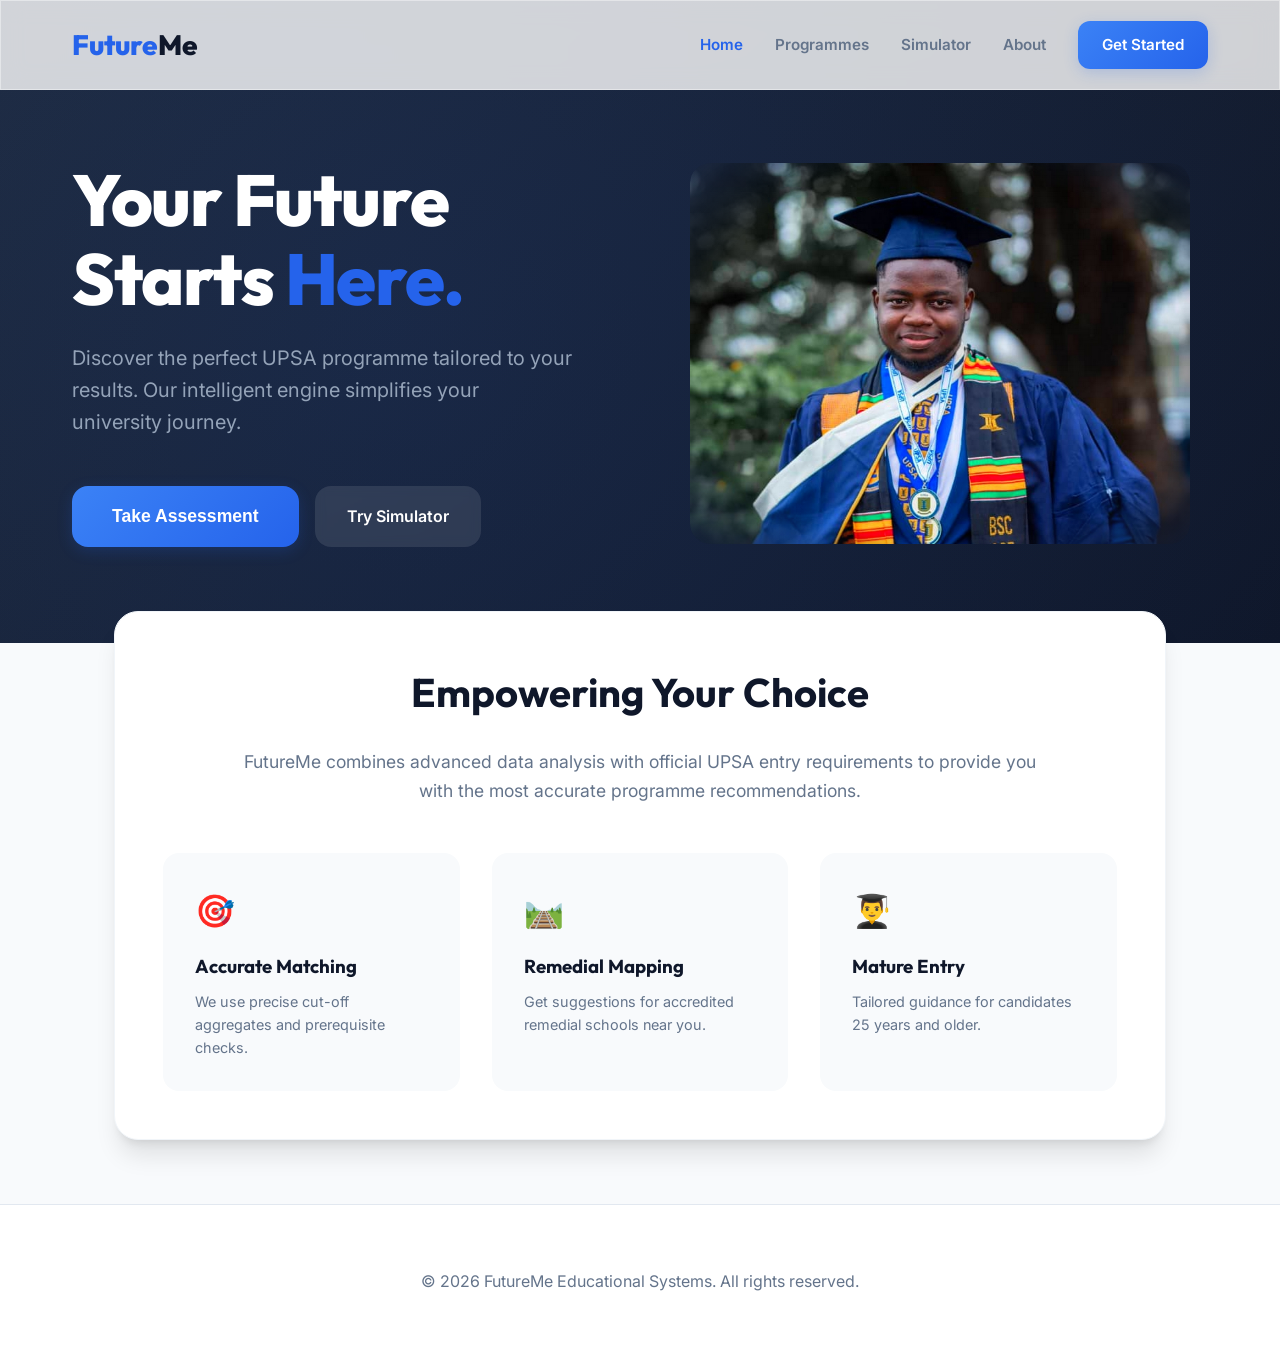
==== frontend/index.html @ 6988a7a8 "first commit" ====
<!DOCTYPE html>
<html lang="en">

<head>
    <meta charset="UTF-8">
    <meta name="viewport" content="width=device-width, initial-scale=1.0">
    <title>FutureMe - Discover Your UPSA Path</title>
    <meta name="description" content="Intelligent recommendation engine for UPSA programmes.">
    <link rel="preconnect" href="https://fonts.googleapis.com">
    <link rel="preconnect" href="https://fonts.gstatic.com" crossorigin>
    <link
        href="https://fonts.googleapis.com/css2?family=Inter:wght@300;400;500;600;700&family=Outfit:wght@400;500;700;800&display=swap"
        rel="stylesheet">
    <link rel="stylesheet" href="style.css">
</head>

<body>

    
    <nav class="navbar glass">
        <div class="nav-container">
            <a href="index.html" class="nav-logo"><span class="logo-accent">Future</span>Me</a>
            <div class="nav-links">
                <a href="index.html" class="active">Home</a>
                <a href="https://upsa.edu.gh/programmes/" target="_blank">Programmes</a>
                <a href="simulator.html">Simulator</a>
                <a href="#about">About</a>
                <span id="user-display" class="user-greeting hidden"></span>
                <a href="#" id="logout-link" class="logout-tab hidden">Logout</a>
                <a href="#registration" class="nav-cta" id="open-registration">Get Started</a>
            </div>
        </div>
    </nav>

    
    <section class="landing-hero" id="home">
        <div class="hero-container">
            <div class="hero-content">
                <h1 class="landing-title">Your Future Starts <span class="logo-accent">Here.</span></h1>
                <p class="landing-subtitle">Discover the perfect UPSA programme tailored to your results. Our intelligent engine simplifies your university journey.</p>
                <div class="hero-buttons">
                    <button class="primary-btn" id="hero-get-started"
                        style="padding: 1.25rem 2.5rem; font-size: 1.1rem;">Take Assessment</button>
                    <a href="simulator.html" class="secondary-btn"
                        style="text-decoration: none; display: flex; align-items: center; border: none; background: rgba(255,255,255,0.1); color: white; backdrop-filter: blur(5px);">Try
                        Simulator</a>
                </div>
            </div>
            <div class="hero-image">
                <img src="/Gabriel-Abbey.jpg" alt="Graduate Student" />
            </div>
        </div>
    </section>

    
    <div class="app-container" id="about">
        <div class="card" style="text-align: center; margin-top: 2rem;">
            <h2 style="font-size: 2.5rem; margin-bottom: 1.5rem;">Empowering Your Choice</h2>
            <p style="color: var(--secondary); max-width: 800px; margin: 0 auto 3rem; font-size: 1.1rem;">
                FutureMe combines advanced data analysis with official UPSA entry requirements to provide you with the
                most accurate programme recommendations.
            </p>
            <div
                style="display: grid; grid-template-columns: repeat(auto-fit, minmax(250px, 1fr)); gap: 2rem; text-align: left;">
                <div style="padding: 2rem; background: #f8fafc; border-radius: var(--radius-md);">
                    <div style="font-size: 2rem; margin-bottom: 1rem;">🎯</div>
                    <h3 style="margin-bottom: 0.5rem;">Accurate Matching</h3>
                    <p style="color: var(--secondary); font-size: 0.9rem;">We use precise cut-off aggregates and
                        prerequisite checks.</p>
                </div>
                <div style="padding: 2rem; background: #f8fafc; border-radius: var(--radius-md);">
                    <div style="font-size: 2rem; margin-bottom: 1rem;">🛤️</div>
                    <h3 style="margin-bottom: 0.5rem;">Remedial Mapping</h3>
                    <p style="color: var(--secondary); font-size: 0.9rem;">Get suggestions for accredited remedial
                        schools near you.</p>
                </div>
                <div style="padding: 2rem; background: #f8fafc; border-radius: var(--radius-md);">
                    <div style="font-size: 2rem; margin-bottom: 1rem;">👨‍🎓</div>
                    <h3 style="margin-bottom: 0.5rem;">Mature Entry</h3>
                    <p style="color: var(--secondary); font-size: 0.9rem;">Tailored guidance for candidates 25 years and
                        older.</p>
                </div>
            </div>
        </div>
    </div>

    
    <div id="registration-modal" class="modal hidden">
        <div class="modal-content card">
            <div style="display: flex; justify-content: space-between; align-items: center; margin-bottom: 2rem;">
                <h2 style="margin: 0;">Get Started</h2>
                <button id="close-modal"
                    style="background: none; border: none; font-size: 2rem; cursor: pointer; color: var(--secondary);">&times;</button>
            </div>

            <div id="registration-form">
                <div id="user-details-inputs">
                    <p style="color: var(--secondary); margin-bottom: 2rem;">Enter your details to receive your access
                        token.</p>
                    <div class="form-group">
                        <label>Full Name</label>
                        <input type="text" id="reg-name" placeholder="Kofi Owusu">
                    </div>
                    <div class="form-group">
                        <label>Email Address</label>
                        <input type="email" id="reg-email" placeholder="kofi@example.com">
                    </div>
                </div>

                <div id="token-input-section" class="hidden"
                    style="margin-top: 1rem; padding-top: 1rem; border-top: 1px solid #e2e8f0;">
                    <div class="form-group">
                        <label>Verification Token</label>
                        <input type="text" id="verify-token" placeholder="UPSA-XXXXXX"
                            style="text-align: center; letter-spacing: 4px; font-weight: 800;">
                    </div>
                    <div id="reg-error" class="hidden"
                        style="color: var(--error); font-size: 0.85rem; margin-bottom: 1rem; text-align: center;"></div>
                    <button id="verify-btn" class="primary-btn" style="width: 100%;">Verify & Continue</button>
                    <button id="next-btn" class="hidden" style="width: 100%; margin-top: 1rem;" disabled>Next</button>
                    <div style="text-align: center; margin-top: 1rem;">
                        <a href="#" id="back-to-reg-link"
                            style="color: var(--secondary); font-size: 0.8rem; text-decoration: none;">← New
                            Registration</a>
                    </div>
                </div>

                <div id="registration-actions"
                    style="margin-top: 2rem; display: flex; flex-direction: column; align-items: center; gap: 1rem;">
                    <button id="get-token-btn" class="primary-btn" style="width: 100%;">Generate Token</button>
                    <a href="#" id="returning-user-link"
                        style="color: var(--accent); font-size: 0.85rem; font-weight: 600; text-decoration: none;">Already
                        have a token? Verify here</a>
                </div>
            </div>
        </div>
    </div>

    <footer
        style="text-align: center; padding: 4rem 0; color: var(--secondary); border-top: 1px solid #e2e8f0; background: white;">
        <p>&copy; 2026 FutureMe Educational Systems. All rights reserved.</p>
    </footer>

    <script src="app.js"></script>
</body>

</html>
---- frontend/style.css ----
:root {
    
    --primary: #0f172a;
    --accent: #2563eb;
    --accent-glow: rgba(37, 99, 235, 0.2);
    --secondary: #64748b;
    --background: #f8fafc;
    --surface: rgba(255, 255, 255, 0.8);
    --glass-border: rgba(255, 255, 255, 0.4);
    
    --success: #10b981;
    --error: #ef4444;
    --warning: #f59e0b;
    
    
    --gradient-hero: linear-gradient(135deg, #1e293b 0%, #0f172a 100%);
    --gradient-accent: linear-gradient(135deg, #3b82f6 0%, #2563eb 100%);
    
    
    --shadow-soft: 0 10px 25px -5px rgba(0, 0, 0, 0.05), 0 8px 10px -6px rgba(0, 0, 0, 0.05);
    --shadow-bold: 0 20px 25px -5px rgba(0, 0, 0, 0.1), 0 8px 10px -6px rgba(0, 0, 0, 0.1);
    
    --radius-lg: 24px;
    --radius-md: 16px;
}

* {
    box-sizing: border-box;
    margin: 0;
    padding: 0;
}

body {
    font-family: 'Inter', sans-serif;
    background: var(--background);
    color: var(--primary);
    line-height: 1.6;
    overflow-x: hidden;
    scroll-behavior: smooth;
}

h1, h2, h3, .nav-logo {
    font-family: 'Outfit', sans-serif;
}


.glass {
    background: var(--surface);
    backdrop-filter: blur(12px);
    -webkit-backdrop-filter: blur(12px);
    border: 1px solid var(--glass-border);
}


.navbar {
    position: fixed;
    top: 0;
    width: 100%;
    z-index: 1000;
    padding: 1.25rem 0;
    transition: all 0.3s ease;
}

.nav-container {
    max-width: 1200px;
    margin: 0 auto;
    padding: 0 2rem;
    display: flex;
    justify-content: space-between;
    align-items: center;
}

.nav-logo {
    font-size: 1.75rem;
    font-weight: 800;
    text-decoration: none;
    color: var(--primary);
}

.logo-accent { color: var(--accent); }

.nav-links {
    display: flex;
    gap: 2rem;
    align-items: center;
}

.nav-links a {
    text-decoration: none;
    color: var(--secondary);
    font-weight: 600;
    font-size: 0.95rem;
    transition: color 0.3s;
}

.nav-links a:hover, .nav-links a.active {
    color: var(--accent);
}

.nav-cta {
    background: var(--gradient-accent);
    color: white !important;
    padding: 0.75rem 1.5rem;
    border-radius: 12px;
    box-shadow: 0 4px 15px var(--accent-glow);
}

.logout-tab {
    background: #fee2e2;
    color: #ef4444 !important;
    padding: 0.5rem 1rem;
    border-radius: 10px;
    font-weight: 700 !important;
    border: 1px solid #fecaca;
    transition: all 0.3s;
}

.logout-tab:hover {
    background: #fecaca;
    transform: translateY(-1px);
}

.user-greeting {
    font-size: 0.85rem;
    font-weight: 700;
    color: var(--primary);
    background: #f1f5f9;
    padding: 0.5rem 1rem;
    border-radius: 10px;
    border: 1px solid #e2e8f0;
}


.landing-hero {
    padding: 10rem 2rem 6rem;
    background: var(--gradient-hero);
    color: white;
    position: relative;
    overflow: hidden;
}

.landing-hero::after {
    content: '';
    position: absolute;
    top: -50%;
    right: -30%;
    width: 200%;
    height: 200%;
    background: radial-gradient(circle, rgba(37, 99, 235, 0.1) 0%, transparent 70%);
    animation: pulse 10s infinite;
    z-index: 1;
}

@keyframes pulse {
    0% { transform: scale(1); }
    50% { transform: scale(1.1); }
    100% { transform: scale(1); }
}

.hero-container {
    max-width: 1200px;
    width: min(100%, 1200px);
    margin: 0 auto;
    padding: 0 2rem;
    display: grid;
    grid-template-columns: 1fr 1fr;
    gap: 4rem;
    align-items: center;
    position: relative;
    z-index: 10;
}

.hero-content {
    text-align: left;
}

.landing-title {
    font-size: clamp(2.5rem, 8vw, 4.5rem);
    font-weight: 800;
    margin-bottom: 1.5rem;
    line-height: 1.1;
    letter-spacing: -0.02em;
    position: relative;
    z-index: 1;
}

.landing-subtitle {
    font-size: clamp(1rem, 3vw, 1.25rem);
    color: #94a3b8;
    max-width: 500px;
    margin-bottom: 3rem;
    position: relative;
    z-index: 1;
    line-height: 1.6;
}

.hero-buttons {
    display: flex;
    gap: 1rem;
    flex-wrap: wrap;
    position: relative;
    z-index: 1;
}

.hero-image {
    position: relative;
    z-index: 2;
    display: flex;
    justify-content: center;
    align-items: center;
}

.hero-image img {
    width: 100%;
    height: auto;
    max-width: 500px;
    border-radius: 20px;
    object-fit: cover;
    filter: drop-shadow(0 20px 40px rgba(0, 0, 0, 0.3));
    mask-image: radial-gradient(ellipse at center, black 0%, black 70%, transparent 100%);
    -webkit-mask-image: radial-gradient(ellipse at center, black 0%, black 70%, transparent 100%);
}


.primary-btn {
    background: var(--gradient-accent);
    color: white;
    border: none;
    padding: 1rem 2rem;
    border-radius: var(--radius-md);
    font-weight: 700;
    font-size: 1rem;
    cursor: pointer;
    transition: all 0.3s ease;
    box-shadow: 0 4px 15px var(--accent-glow);
    display: inline-flex;
    align-items: center;
    gap: 0.5rem;
}

.primary-btn:hover:not(:disabled) {
    transform: translateY(-2px);
    box-shadow: 0 8px 25px var(--accent-glow);
}

.secondary-btn {
    background: white;
    color: var(--primary);
    border: 1px solid #e2e8f0;
    padding: 1rem 2rem;
    border-radius: var(--radius-md);
    font-weight: 600;
    cursor: pointer;
    transition: all 0.3s;
}

.secondary-btn:hover { background: #f8fafc; }


.app-container {
    max-width: 1100px;
    margin: -4rem auto 4rem;
    padding: 0 1.5rem;
    position: relative;
    z-index: 10;
}

.card {
    background: white;
    border-radius: var(--radius-lg);
    padding: 3rem;
    box-shadow: var(--shadow-bold);
    border: 1px solid #f1f5f9;
}


.form-step h2, .form-step h3 {
    margin-bottom: 1.5rem;
    font-weight: 800;
}

.form-group { margin-bottom: 2rem; }
.form-group.row { display: grid; grid-template-columns: 1fr 1fr; gap: 1.5rem; }
.dob-group {
    display: flex;
    gap: 0.75rem;
    flex-wrap: wrap;
}
.dob-group select {
    flex: 1;
    min-width: 110px;
}

label {
    display: block;
    font-size: 0.85rem;
    font-weight: 700;
    text-transform: uppercase;
    letter-spacing: 0.05em;
    color: var(--secondary);
    margin-bottom: 0.75rem;
}

input, select, textarea {
    width: 100%;
    padding: 1rem 1.25rem;
    background: #f8fafc;
    border: 2px solid transparent;
    border-radius: 14px;
    font-size: 1rem;
    color: var(--primary);
    transition: all 0.3s;
}

input:focus, select:focus {
    outline: none;
    background: white;
    border-color: var(--accent);
    box-shadow: 0 0 0 4px var(--accent-glow);
}


.progress-container {
    height: 8px;
    background: #e2e8f0;
    border-radius: 4px;
    margin-bottom: 3rem;
    overflow: hidden;
}

.progress-bar {
    height: 100%;
    background: var(--gradient-accent);
    width: 0%;
    transition: width 0.6s cubic-bezier(0.34, 1.56, 0.64, 1);
}

.progress-steps {
    display: flex;
    justify-content: space-between;
    margin-top: 1rem;
}

.step-label {
    font-size: 0.75rem;
    font-weight: 800;
    color: var(--secondary);
    text-transform: uppercase;
}

.step-label.active { color: var(--accent); }


.programme-selection-grid {
    display: grid;
    grid-template-columns: repeat(auto-fill, minmax(280px, 1fr));
    gap: 1.25rem;
    margin-top: 1.5rem;
    max-height: 500px;
    overflow-y: auto;
    padding: 0.5rem;
}

.selection-item {
    padding: 1.5rem;
    border: 2px solid #f1f5f9;
    border-radius: 18px;
    cursor: pointer;
    background: white;
    transition: all 0.3s;
}

.selection-item:hover {
    border-color: var(--accent);
    background: #f0f7ff;
}

.selection-item.selected {
    border-color: var(--accent);
    background: #eff6ff;
    box-shadow: 0 0 0 1px var(--accent);
}

.selection-item h4 { font-size: 1.1rem; margin-bottom: 0.5rem; }
.selection-item .type-tag { 
    font-size: 0.7rem; 
    font-weight: 800; 
    color: var(--accent); 
    text-transform: uppercase; 
    margin-bottom: 0.5rem;
    display: block;
}


.aggregate-display {
    text-align: center;
    padding: 3rem;
    background: #f8fafc;
    border-radius: var(--radius-lg);
    margin-bottom: 2rem;
}

.aggregate-value {
    font-size: 6rem;
    font-weight: 900;
    color: var(--accent);
    line-height: 1;
}

.status-badge {
    display: inline-block;
    padding: 0.5rem 1rem;
    border-radius: 50px;
    font-size: 0.8rem;
    font-weight: 800;
    text-transform: uppercase;
    margin-top: 1rem;
}

.status-fully-qualified { background: #dcfce7; color: #065f46; }
.status-partial { background: #fef9c3; color: #854d0e; }
.status-unqualified { background: #fee2e2; color: #991b1b; }


.modal {
    position: fixed;
    top: 0;
    left: 0;
    width: 100%;
    height: 100%;
    background: rgba(15, 23, 42, 0.7);
    display: flex;
    justify-content: center;
    align-items: center;
    z-index: 2000;
    backdrop-filter: blur(8px);
}

.modal-content {
    width: 90%;
    max-width: 500px;
    animation: modalSlide 0.4s ease;
}

@keyframes modalSlide {
    from { opacity: 0; transform: translateY(20px); }
    to { opacity: 1; transform: translateY(0); }
}


.hidden { display: none !important; }
.fade-in { animation: fadeIn 0.8s ease; }

@keyframes fadeIn {
    from { opacity: 0; }
    to { opacity: 1; }
}


@media (max-width: 768px) {
    .form-group.row { grid-template-columns: 1fr; gap: 0; }
    .landing-hero { padding: 6rem 1rem 4rem; }
    .hero-container {
        grid-template-columns: 1fr;
        gap: 2rem;
    }
    .hero-content {
        text-align: center;
    }
    .hero-buttons {
        justify-content: center;
    }
    .landing-subtitle {
        margin-left: auto;
        margin-right: auto;
    }
    .hero-image {
        max-height: 300px;
    }
    .hero-image img {
        max-width: 350px;
    }
    .card { padding: 1.5rem; }
}


.sim-grid {
    display: grid;
    grid-template-columns: 1fr 1fr;
    gap: 3rem;
}

@media (max-width: 992px) {
    .sim-grid { grid-template-columns: 1fr; }
}
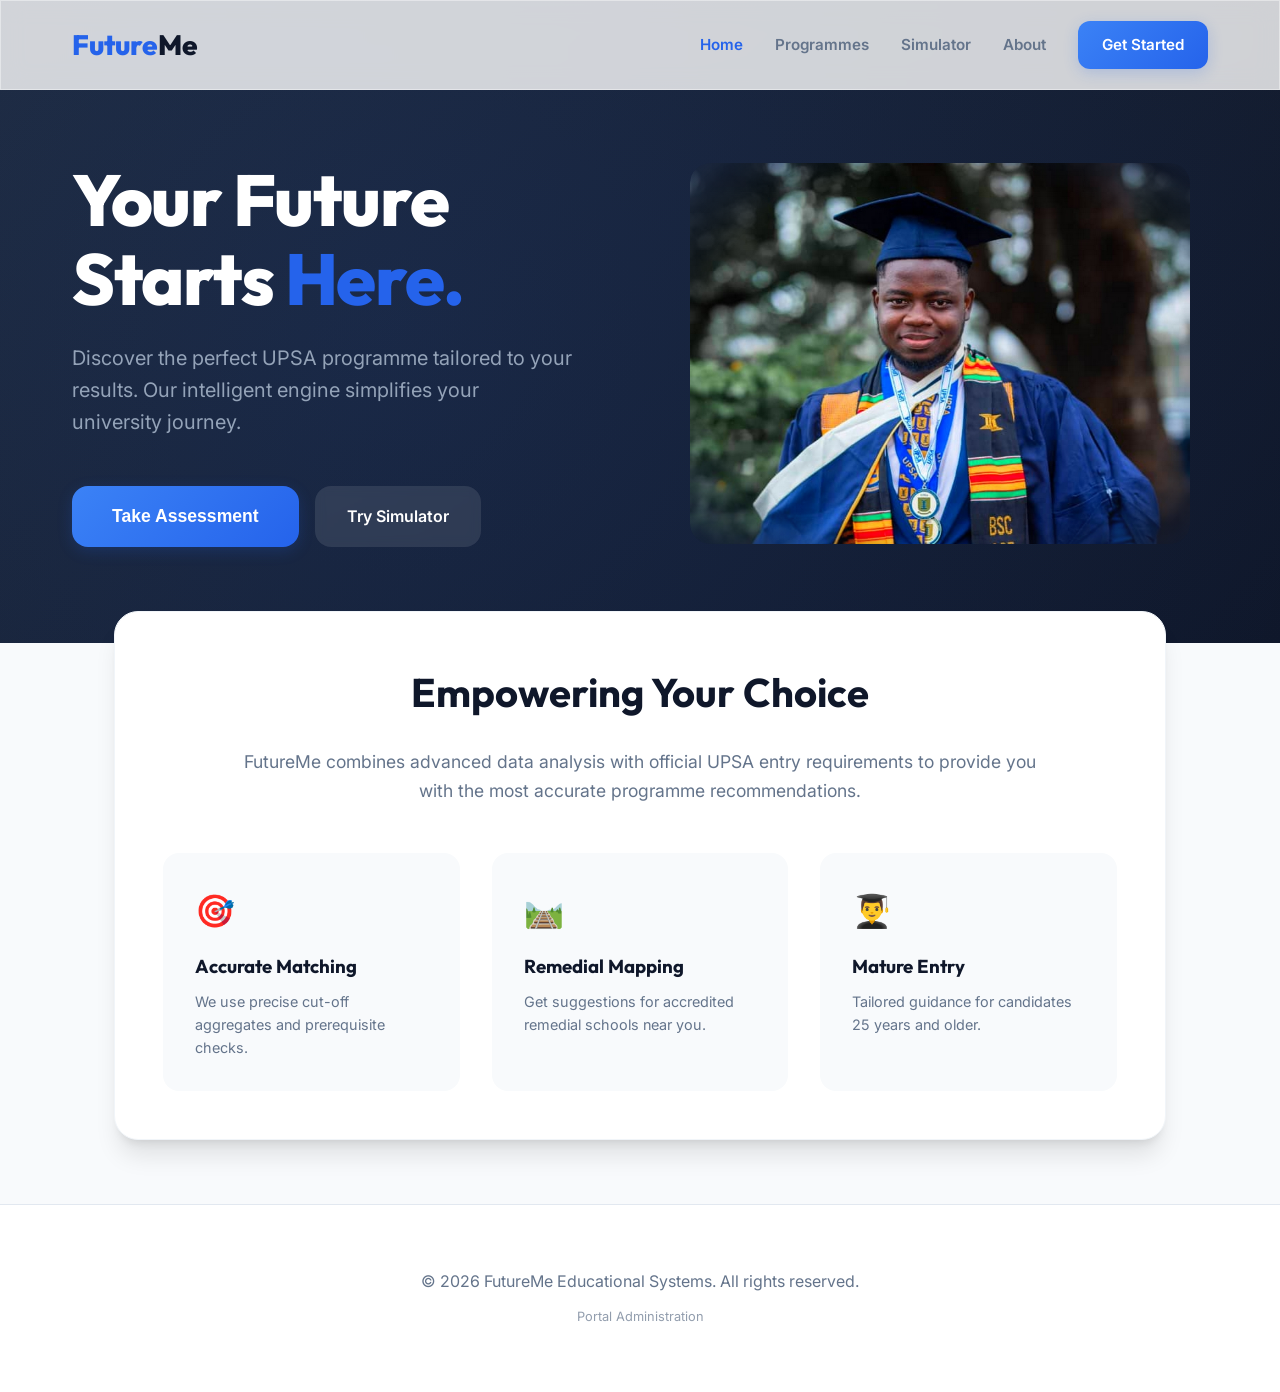
==== commit 7747d459: "feat: add subtle Portal Administration link to page footers for easy navigation" ====
--- a/frontend/index.html
+++ b/frontend/index.html
@@ -47,7 +47,7 @@
                 </div>
             </div>
             <div class="hero-image">
-                <img src="/Gabriel-Abbey.jpg" alt="Graduate Student" />
+                <img src="./Gabriel-Abbey.jpg" alt="Graduate Student" />
             </div>
         </div>
     </section>
@@ -138,7 +138,8 @@
 
     <footer
         style="text-align: center; padding: 4rem 0; color: var(--secondary); border-top: 1px solid #e2e8f0; background: white;">
-        <p>&copy; 2026 FutureMe Educational Systems. All rights reserved.</p>
+        <p style="margin-bottom: 0.5rem;">&copy; 2026 FutureMe Educational Systems. All rights reserved.</p>
+        <p><a href="admin_login.html" style="color: var(--secondary); text-decoration: none; font-size: 0.8rem; opacity: 0.7; transition: opacity 0.2s;" onmouseover="this.style.opacity='1'" onmouseout="this.style.opacity='0.7'">Portal Administration</a></p>
     </footer>
 
     <script src="app.js"></script>
